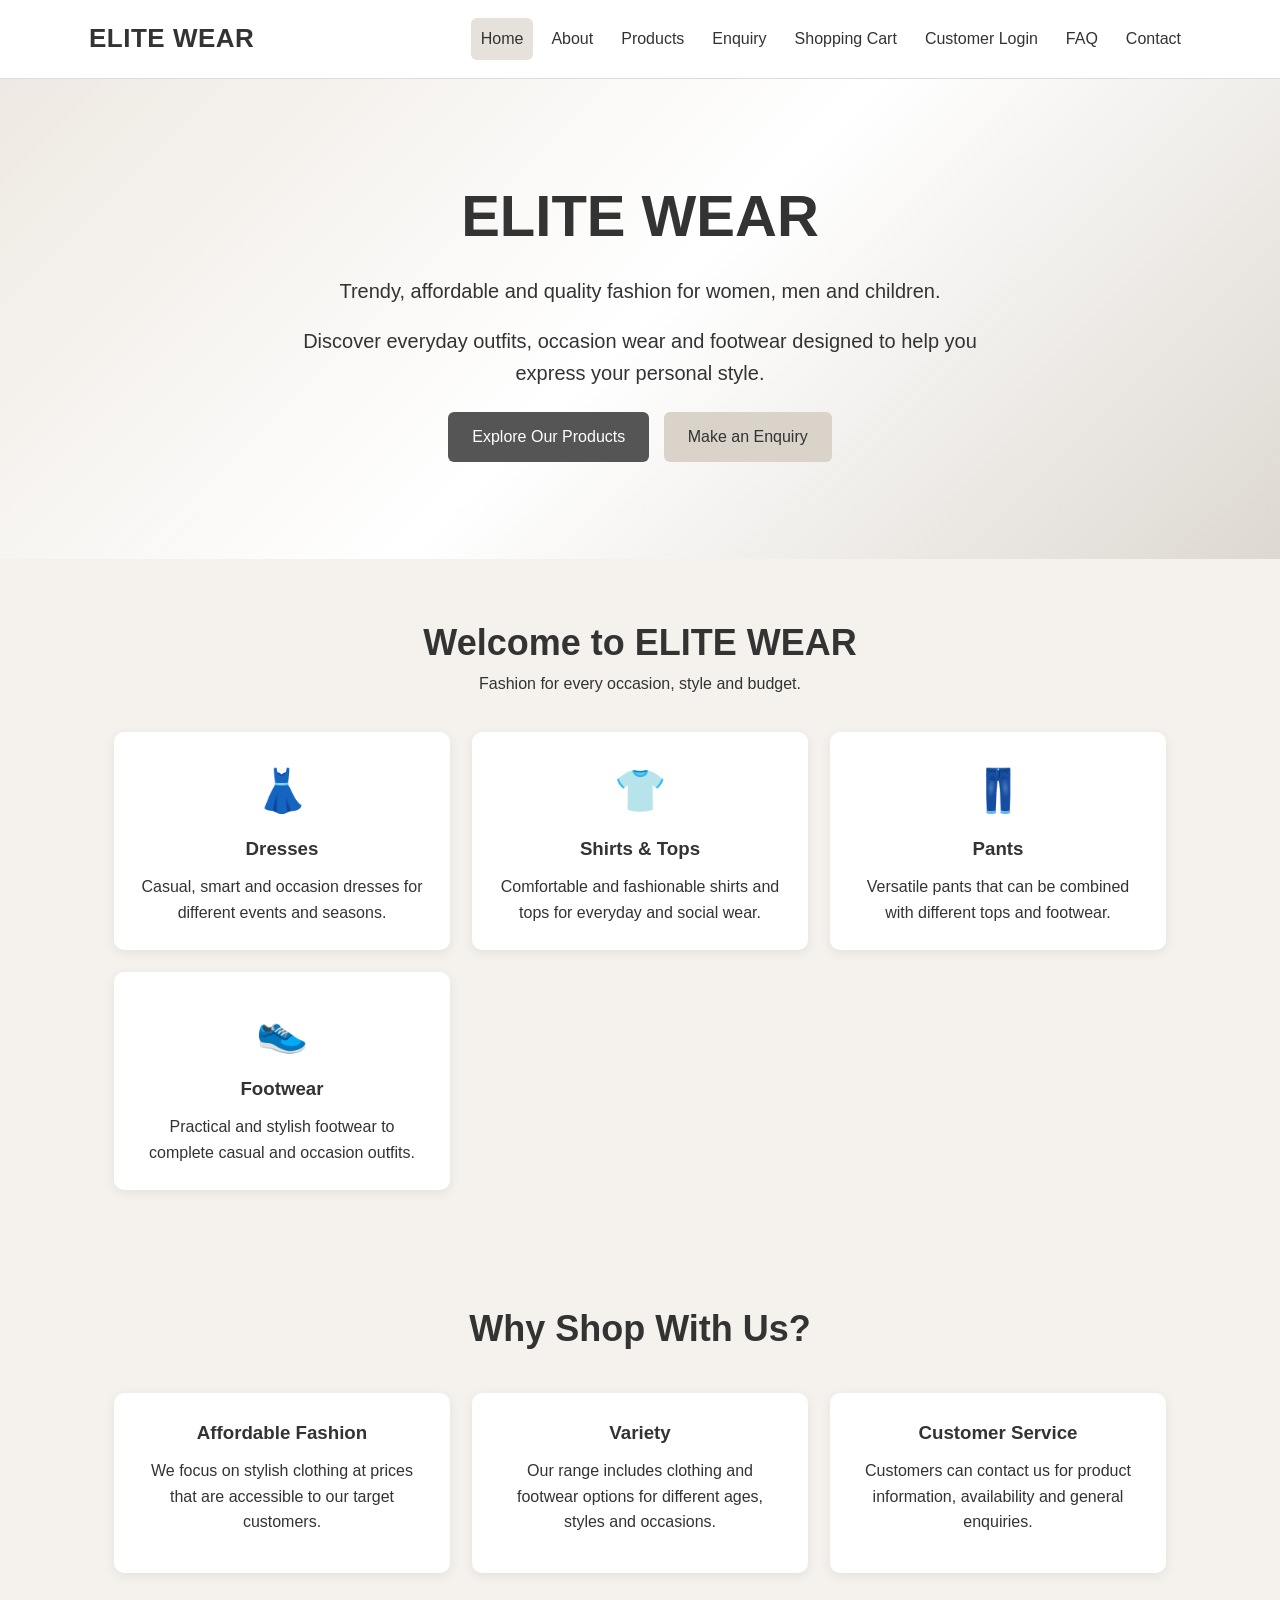
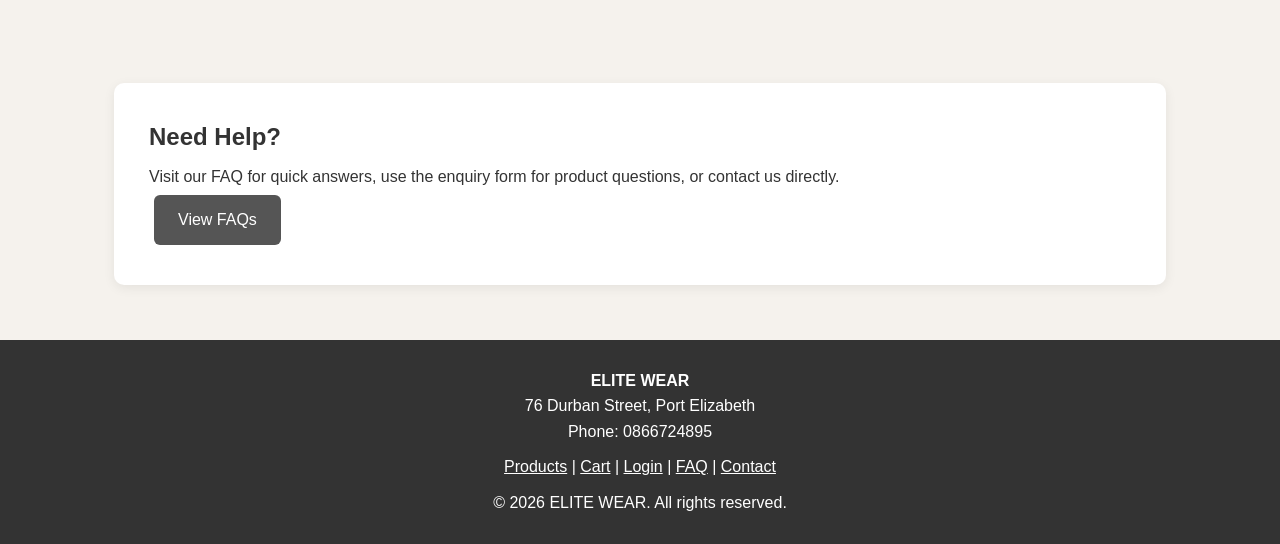
==== index.html @ 20432e95 "Add root index page for GitHub Pages deployment" ====
<!DOCTYPE html>
<html lang="en">
<head>
    <meta charset="UTF-8">
    <meta name="viewport" content="width=device-width, initial-scale=1.0">
    <meta name="description" content="Elite Wear offers affordable and fashionable clothing for women, men and children.">
    <title>ELITE WEAR | Trendy Fashion</title>
    <link rel="stylesheet" href="css/style.css">
</head>
<body class="home-page">
    <header class="site-header">
        <div class="navbar">
            <div class="logo">ELITE WEAR</div>
            <nav class="main-nav" aria-label="Main navigation">
                <a class="active nav-link" href="index.html">Home</a>
                <a class="nav-link" href="Pages/about.html">About</a>
                <a class="nav-link" href="Pages/products.html">Products</a>
                <a class="nav-link" href="Pages/enquiry.html">Enquiry</a>
                <a class="nav-link" href="Pages/cart.html">Shopping Cart</a>
                <a class="nav-link" href="Pages/login.html">Customer Login</a>
                <a class="nav-link" href="Pages/faq.html">FAQ</a>
                <a class="nav-link" href="Pages/contact.html">Contact</a>
            </nav>
        </div>
    </header>

    <main>
        <section class="hero home-hero">
            <div class="hero-content">
                <h1>ELITE WEAR</h1>
                <p>Trendy, affordable and quality fashion for women, men and children.</p>
                <p>Discover everyday outfits, occasion wear and footwear designed to help you express your personal style.</p>
                <div class="hero-buttons">
                    <a class="btn primary-btn" href="Pages/products.html">Explore Our Products</a>
                    <a class="btn light" href="Pages/enquiry.html">Make an Enquiry</a>
                </div>
            </div>
        </section>

        <section class="container home-section">
            <div class="section-title"><h2>Welcome to ELITE WEAR</h2><p>Fashion for every occasion, style and budget.</p></div>
            <div class="cards category-cards">
                <article class="card category-card"><div class="icon" role="img" aria-label="Dress category">👗</div><h3>Dresses</h3><p>Casual, smart and occasion dresses for different events and seasons.</p></article>
                <article class="card category-card"><div class="icon" role="img" aria-label="Shirts and tops category">👕</div><h3>Shirts &amp; Tops</h3><p>Comfortable and fashionable shirts and tops for everyday and social wear.</p></article>
                <article class="card category-card"><div class="icon" role="img" aria-label="Pants category">👖</div><h3>Pants</h3><p>Versatile pants that can be combined with different tops and footwear.</p></article>
                <article class="card category-card"><div class="icon" role="img" aria-label="Footwear category">👟</div><h3>Footwear</h3><p>Practical and stylish footwear to complete casual and occasion outfits.</p></article>
            </div>
        </section>

        <section class="container home-section benefits-section">
            <div class="section-title"><h2>Why Shop With Us?</h2></div>
            <div class="cards">
                <article class="card benefit-card"><h3>Affordable Fashion</h3><p>We focus on stylish clothing at prices that are accessible to our target customers.</p></article>
                <article class="card benefit-card"><h3>Variety</h3><p>Our range includes clothing and footwear options for different ages, styles and occasions.</p></article>
                <article class="card benefit-card"><h3>Customer Service</h3><p>Customers can contact us for product information, availability and general enquiries.</p></article>
            </div>
        </section>

        <section class="container">
            <div class="about-box"><h2>Need Help?</h2><p>Visit our FAQ for quick answers, use the enquiry form for product questions, or contact us directly.</p><a class="btn primary-btn" href="Pages/faq.html">View FAQs</a></div>
        </section>
    </main>

    <footer class="site-footer">
        <p><strong>ELITE WEAR</strong></p><p>76 Durban Street, Port Elizabeth</p><p>Phone: 0866724895</p>
        <p class="footer-links"><a href="Pages/products.html">Products</a> | <a href="Pages/cart.html">Cart</a> | <a href="Pages/login.html">Login</a> | <a href="Pages/faq.html">FAQ</a> | <a href="Pages/contact.html">Contact</a></p>
        <p>&copy; 2026 ELITE WEAR. All rights reserved.</p>
    </footer>
</body>
</html>
---- css/style.css ----
/* =========================================================
   ELITE WEAR - EDITABLE CSS TEMPLATE
   =========================================================
   BASIC SYNTAX
   selector { property: value; }
   Edit values marked "CHANGE HERE" to customise the design.
   ========================================================= */

/* ===================== 1. GENERAL SETTINGS ===================== */
* { box-sizing: border-box; margin: 0; padding: 0; }
body { font-family: Arial, Helvetica, sans-serif; /* CHANGE HERE: web-safe font */ background: #f5f2ed; /* CHANGE HERE */ color: #333; line-height: 1.6; }
h1, h2, h3 { font-family: Arial, Helvetica, sans-serif; /* CHANGE HERE: heading font */ }
a { text-decoration: none; color: inherit; }
img { max-width: 100%; height: auto; display: block; /* Responsive image default */ }

/* ===================== 2. HEADER & NAVIGATION ===================== */
.site-header, header { background: #fff; border-bottom: 1px solid #ddd; position: sticky; top: 0; z-index: 10; }
.navbar { max-width: 1150px; margin: auto; padding: 18px 24px; display: flex; align-items: center; justify-content: space-between; }
.logo { font-family: Arial, Helvetica, sans-serif; font-size: 26px; font-weight: 700; letter-spacing: .5px; }
.main-nav, nav { display: flex; gap: 8px; align-items: center; }
.nav-link { padding: 8px 10px; border-radius: 6px; transition: .3s; }
.nav-link:hover, .nav-link.active { background: #e6e1da; }

/* ===================== 3. HOME / HERO ===================== */
.home-hero, .hero { min-height: 480px; display: flex; align-items: center; justify-content: center; text-align: center; padding: 60px 20px; background: linear-gradient(135deg, #eee9e2, #fff, #ddd8d1); }
.hero-content { max-width: 800px; }
.hero h1 { font-size: 58px; margin-bottom: 12px; }
.hero p { font-size: 20px; max-width: 700px; margin: 0 auto 18px; }
.hero-buttons { margin-top: 15px; }

/* ===================== 4. BUTTONS ===================== */
.btn { display: inline-block; background: #555; color: #fff; padding: 12px 24px; border-radius: 6px; margin: 5px; border: none; cursor: pointer; font-size: 16px; transition: .3s; }
.btn:hover { background: #333; transform: translateY(-2px); }
.btn.light { background: #d9d3ca; color: #333; }

/* ===================== 5. SECTIONS ===================== */
.container { max-width: 1100px; margin: auto; padding: 55px 24px; }
.section-title { text-align: center; margin-bottom: 35px; }
.section-title h1, .section-title h2 { font-size: 36px; }

/* ===================== 6. CARDS ===================== */
.cards, .faq-grid { display: grid; grid-template-columns: repeat(3, 1fr); gap: 22px; }
.card { background: #fff; padding: 25px; border-radius: 10px; box-shadow: 0 3px 12px #00000012; text-align: center; transition: .3s; }
.card:hover { transform: translateY(-5px); }
.card h2, .card h3 { margin-bottom: 10px; }
.icon { font-size: 42px; margin-bottom: 10px; }
.category-card, .benefit-card, .contact-card, .process-card, .faq-card { min-height: 180px; }

/* ===================== 7. PRODUCTS ===================== */
.product-grid { display: grid; grid-template-columns: repeat(2, 1fr); gap: 24px; }
.product, .product-card { background: #fff; border-radius: 10px; overflow: hidden; box-shadow: 0 3px 12px #00000012; transition: .3s; }
.product:hover, .product-card:hover { transform: translateY(-5px); }
.product-img { height: 180px; background: #ded9d2; display: flex; align-items: center; justify-content: center; font-size: 60px; }
.product-img img { width: 100%; height: 100%; object-fit: cover; }
.product-info { padding: 22px; }
.product-info h2, .product-info h3 { margin-bottom: 8px; }
.price { font-weight: bold; font-size: 18px; margin-top: 10px; }

/* ===================== 8. ABOUT ===================== */
.about-section, .about-content { width: 100%; }
.about-box { background: #fff; padding: 35px; border-radius: 10px; box-shadow: 0 3px 12px #00000012; }
.about-box h2, .about-box h3 { margin: 20px 0 8px; }
.about-box h2:first-child, .about-box h3:first-child { margin-top: 0; }
.info-list { margin: 10px 0 0 20px; }
.info-list li { margin: 8px 0; }

/* ===================== 9. FORMS ===================== */
.form, .enquiry-form, .login-form { max-width: 700px; margin: auto; background: #fff; padding: 30px; border-radius: 10px; box-shadow: 0 3px 12px #00000012; }
.form-group { margin-bottom: 18px; }
label { display: block; margin-bottom: 6px; font-weight: bold; }
input, textarea, select { width: 100%; padding: 12px; border: 1px solid #ccc; border-radius: 6px; font: inherit; }
input:focus, textarea:focus, select:focus { outline: 2px solid #999; border-color: #777; }
textarea { min-height: 140px; resize: vertical; }
.form-response, #response { margin-top: 15px; font-weight: bold; }
.submit-btn { width: auto; }
.login-note, .cart-note { margin-top: 18px; padding: 15px; background: #f5f2ed; border-radius: 6px; }

/* ===================== 10. CART & FAQ ===================== */
.cart-box { max-width: 850px; margin: auto; }
.cart-item { display: flex; justify-content: space-between; gap: 20px; padding: 18px 0; border-bottom: 1px solid #ddd; }
.faq-card { text-align: left; }

/* ===================== 11. CONTACT ===================== */
.contact-cards { grid-template-columns: repeat(3, 1fr); }
.contact-card { min-height: 240px; }
.enquiry-btn { margin-top: 12px; }
.contact-box { max-width: 900px; margin: auto; }

/* ===================== 12. FOOTER ===================== */
.site-footer, footer { background: #333; color: #fff; padding: 28px 20px; text-align: center; }
.footer-links { margin: 10px 0; }
.footer-links a { text-decoration: underline; transition: .3s; }
.footer-links a:hover { opacity: .7; }

/* ===================== 13. RESPONSIVE DESIGN ===================== */
@media (max-width: 800px) {
    .navbar { flex-direction: column; gap: 12px; }
    .main-nav, nav { flex-wrap: wrap; justify-content: center; gap: 5px; }
    .hero h1 { font-size: 40px; }
    .cards, .product-grid, .contact-cards, .faq-grid { grid-template-columns: 1fr; }
    .container { padding: 40px 18px; }
    .about-box, .form { padding: 22px; }
    .product-img { height: 220px; }
}

@media (max-width: 500px) {
    .logo { font-size: 22px; }
    .nav-link { font-size: 14px; padding: 6px 8px; }
    .hero { min-height: 420px; padding: 40px 15px; }
    .hero h1 { font-size: 34px; }
    .hero p { font-size: 17px; }
    .section-title h1, .section-title h2 { font-size: 28px; }
    .cart-item { flex-direction: column; }
    .product-img { height: 180px; }
    .product-img img { object-fit: contain; }
}
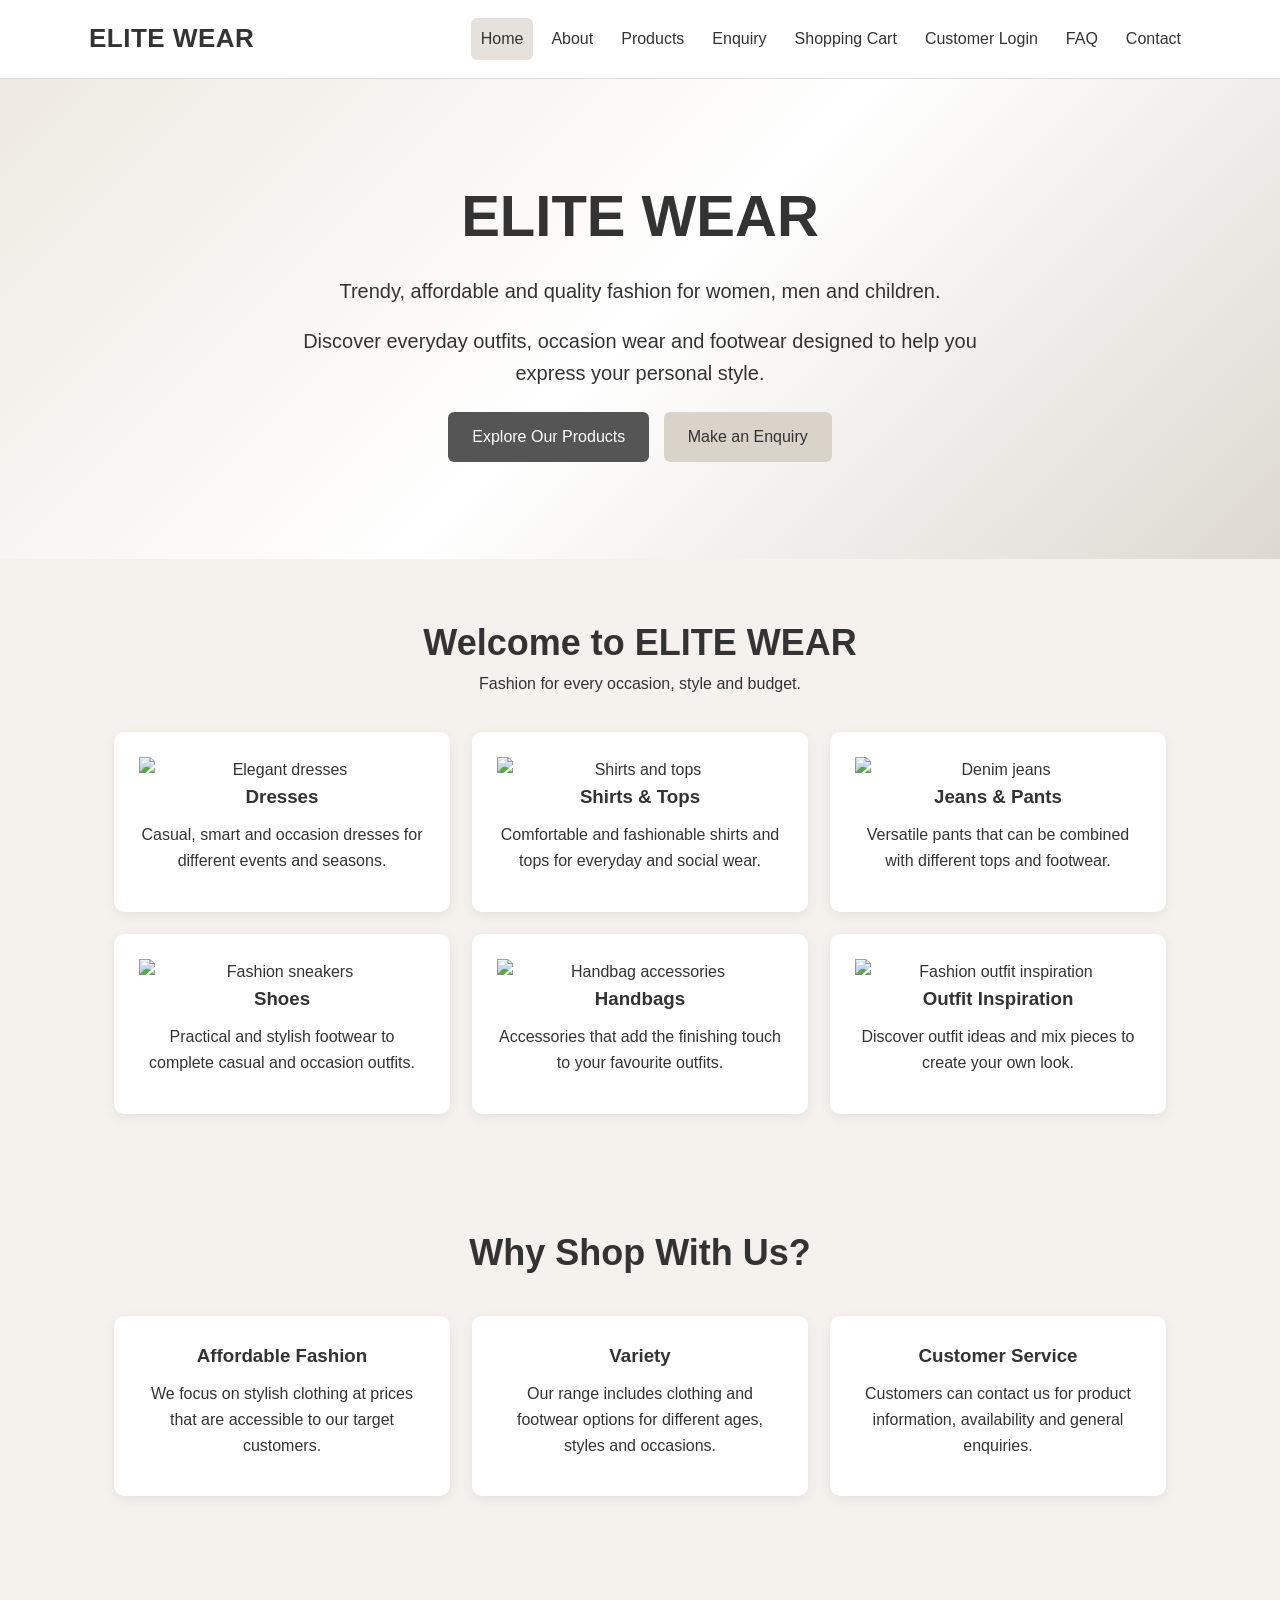
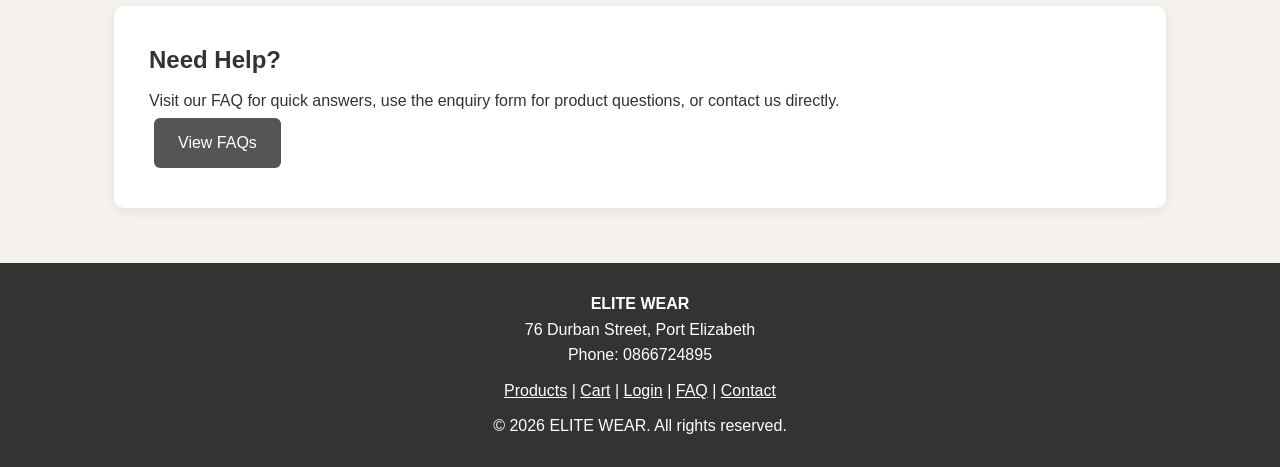
==== commit 64b7b7e9: "Add fashion photography to ELITE WEAR homepage" ====
--- a/index.html
+++ b/index.html
@@ -8,6 +8,7 @@
     <link rel="stylesheet" href="css/style.css">
 </head>
 <body class="home-page">
+    <a class="skip-link" href="#main-content">Skip to main content</a>
     <header class="site-header">
         <div class="navbar">
             <div class="logo">ELITE WEAR</div>
@@ -24,7 +25,7 @@
         </div>
     </header>
 
-    <main>
+    <main id="main-content">
         <section class="hero home-hero">
             <div class="hero-content">
                 <h1>ELITE WEAR</h1>
@@ -40,10 +41,12 @@
         <section class="container home-section">
             <div class="section-title"><h2>Welcome to ELITE WEAR</h2><p>Fashion for every occasion, style and budget.</p></div>
             <div class="cards category-cards">
-                <article class="card category-card"><div class="icon" role="img" aria-label="Dress category">👗</div><h3>Dresses</h3><p>Casual, smart and occasion dresses for different events and seasons.</p></article>
-                <article class="card category-card"><div class="icon" role="img" aria-label="Shirts and tops category">👕</div><h3>Shirts &amp; Tops</h3><p>Comfortable and fashionable shirts and tops for everyday and social wear.</p></article>
-                <article class="card category-card"><div class="icon" role="img" aria-label="Pants category">👖</div><h3>Pants</h3><p>Versatile pants that can be combined with different tops and footwear.</p></article>
-                <article class="card category-card"><div class="icon" role="img" aria-label="Footwear category">👟</div><h3>Footwear</h3><p>Practical and stylish footwear to complete casual and occasion outfits.</p></article>
+                <article class="card category-card"><img class="category-image" src="https://images.unsplash.com/photo-1595777457583-95e059d581b8?auto=format&amp;fit=crop&amp;w=800&amp;q=85" alt="Elegant dresses" loading="lazy"><h3>Dresses</h3><p>Casual, smart and occasion dresses for different events and seasons.</p></article>
+                <article class="card category-card"><img class="category-image" src="https://images.unsplash.com/photo-1521572163474-6864f9cf17ab?auto=format&amp;fit=crop&amp;w=800&amp;q=85" alt="Shirts and tops" loading="lazy"><h3>Shirts &amp; Tops</h3><p>Comfortable and fashionable shirts and tops for everyday and social wear.</p></article>
+                <article class="card category-card"><img class="category-image" src="https://images.unsplash.com/photo-1542272604-787c3835535d?auto=format&amp;fit=crop&amp;w=800&amp;q=85" alt="Denim jeans" loading="lazy"><h3>Jeans &amp; Pants</h3><p>Versatile pants that can be combined with different tops and footwear.</p></article>
+                <article class="card category-card"><img class="category-image" src="https://images.unsplash.com/photo-1542291026-7eec264c27ff?auto=format&amp;fit=crop&amp;w=800&amp;q=85" alt="Fashion sneakers" loading="lazy"><h3>Shoes</h3><p>Practical and stylish footwear to complete casual and occasion outfits.</p></article>
+                <article class="card category-card"><img class="category-image" src="https://images.unsplash.com/photo-1548036328-c9fa89d128fa?auto=format&amp;fit=crop&amp;w=800&amp;q=85" alt="Handbag accessories" loading="lazy"><h3>Handbags</h3><p>Accessories that add the finishing touch to your favourite outfits.</p></article>
+                <article class="card category-card"><img class="category-image" src="https://images.unsplash.com/photo-1483985988355-763728e1935b?auto=format&amp;fit=crop&amp;w=800&amp;q=85" alt="Fashion outfit inspiration" loading="lazy"><h3>Outfit Inspiration</h3><p>Discover outfit ideas and mix pieces to create your own look.</p></article>
             </div>
         </section>
 
@@ -66,5 +69,6 @@
         <p class="footer-links"><a href="Pages/products.html">Products</a> | <a href="Pages/cart.html">Cart</a> | <a href="Pages/login.html">Login</a> | <a href="Pages/faq.html">FAQ</a> | <a href="Pages/contact.html">Contact</a></p>
         <p>&copy; 2026 ELITE WEAR. All rights reserved.</p>
     </footer>
+    <script src="js/script.js"></script>
 </body>
 </html>
--- a/css/style.css
+++ b/css/style.css
@@ -113,4 +113,33 @@
     .cart-item { flex-direction: column; }
     .product-img { height: 180px; }
     .product-img img { object-fit: contain; }
-}+}
+
+/* ===================== 14. ACCESSIBILITY & PART 3 INTERACTIONS ===================== */
+a:focus-visible, button:focus-visible, input:focus-visible,
+textarea:focus-visible, select:focus-visible {
+    outline: 3px solid #7a5b3d;
+    outline-offset: 3px;
+}
+button:disabled { opacity: .6; cursor: not-allowed; }
+.form-response { padding-top: 4px; }
+.form-response:empty { display: none; }
+.cart-actions { display: flex; flex-wrap: wrap; gap: 8px; margin-top: 18px; }
+.cart-item { align-items: center; }
+.cart-item h2 { font-size: 20px; }
+.cart-quantity { display: flex; align-items: center; gap: 8px; flex-wrap: wrap; }
+.cart-quantity button { min-width: 36px; min-height: 36px; }
+.empty-cart { padding: 24px 0; text-align: center; }
+.skip-link {
+    position: absolute; left: 12px; top: -60px; z-index: 100;
+    background: #fff; color: #222; padding: 10px 14px; border: 2px solid #333;
+}
+.skip-link:focus { top: 12px; }
+@media (prefers-reduced-motion: reduce) {
+    *, *::before, *::after {
+        scroll-behavior: auto !important;
+        animation-duration: .01ms !important;
+        animation-iteration-count: 1 !important;
+        transition-duration: .01ms !important;
+    }
+}
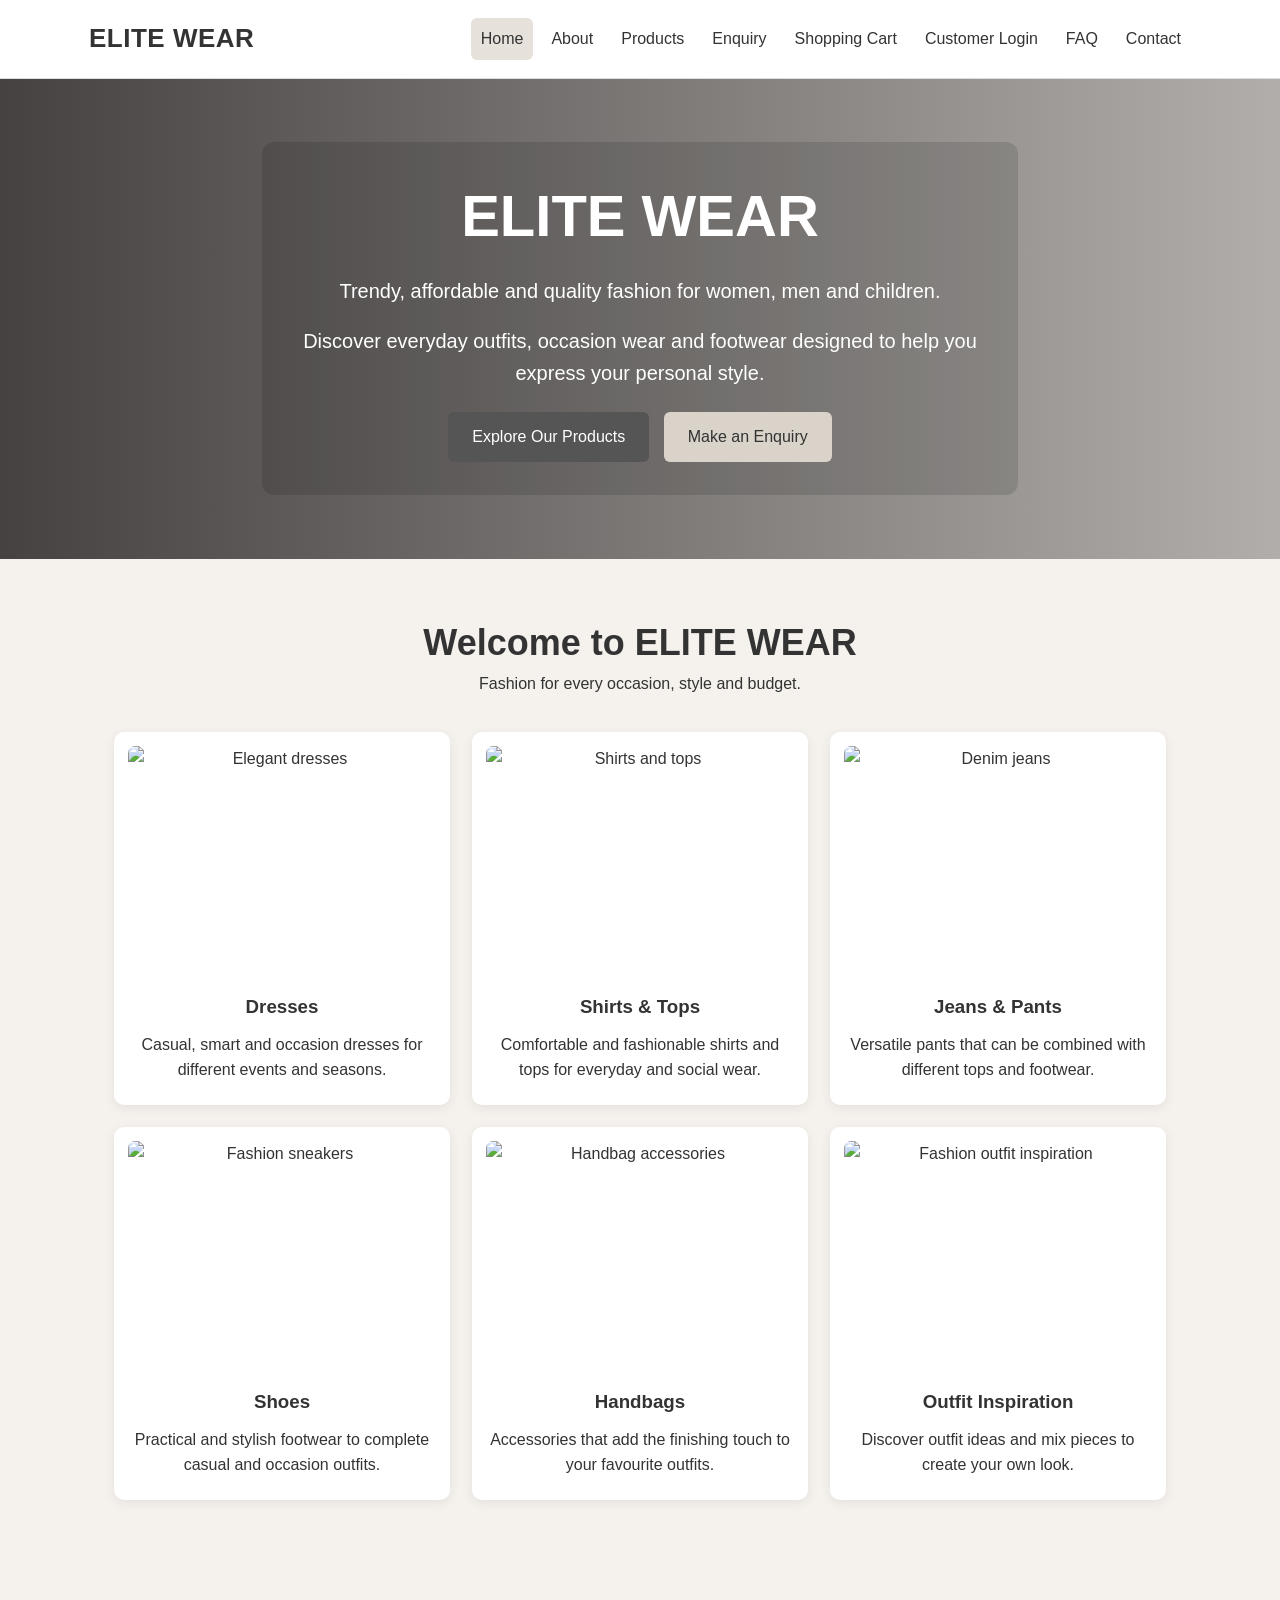
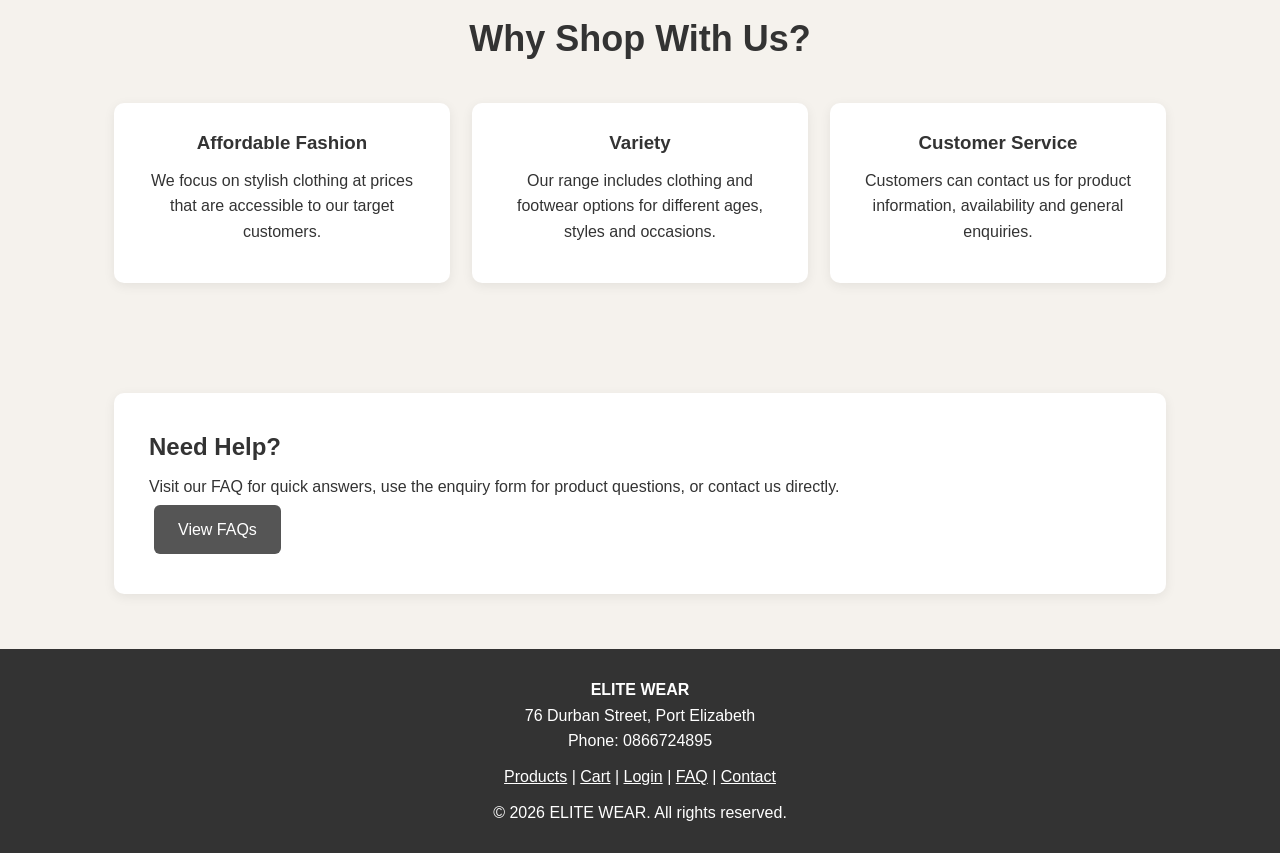
==== commit 7d572420: "Improve SEO metadata for index.html" ====
--- a/index.html
+++ b/index.html
@@ -3,9 +3,37 @@
 <head>
     <meta charset="UTF-8">
     <meta name="viewport" content="width=device-width, initial-scale=1.0">
-    <meta name="description" content="Elite Wear offers affordable and fashionable clothing for women, men and children.">
-    <title>ELITE WEAR | Trendy Fashion</title>
+    <meta name="description" content="Shop ELITE WEAR for affordable fashion inspiration, dresses, shirts, pants, footwear and accessories for women, men and children in Port Elizabeth, South Africa.">
+    <title>ELITE WEAR | Affordable Fashion in Port Elizabeth</title>
     <link rel="stylesheet" href="css/style.css">
+    <meta name="robots" content="index, follow">
+    <meta name="googlebot" content="index, follow">
+    <meta name="theme-color" content="#f4f0e8">
+    <meta name="referrer" content="strict-origin-when-cross-origin">
+    <meta property="og:type" content="website">
+    <meta property="og:site_name" content="ELITE WEAR">
+    <meta property="og:title" content="ELITE WEAR | Affordable Fashion in Port Elizabeth">
+    <meta property="og:description" content="Shop ELITE WEAR for affordable fashion inspiration, dresses, shirts, pants, footwear and accessories for women, men and children in Port Elizabeth, South Africa.">
+    <meta property="og:image" content="https://images.unsplash.com/photo-1483985988355-763728e1935b?auto=format&amp;fit=crop&amp;w=1200&amp;q=85">
+    <meta name="twitter:card" content="summary_large_image">
+    <meta name="twitter:title" content="ELITE WEAR | Affordable Fashion in Port Elizabeth">
+    <meta name="twitter:description" content="Shop ELITE WEAR for affordable fashion inspiration, dresses, shirts, pants, footwear and accessories for women, men and children in Port Elizabeth, South Africa.">
+    <meta name="twitter:image" content="https://images.unsplash.com/photo-1483985988355-763728e1935b?auto=format&amp;fit=crop&amp;w=1200&amp;q=85">
+    <script type="application/ld+json">
+    {
+      "@context": "https://schema.org",
+      "@type": "ClothingStore",
+      "name": "ELITE WEAR",
+      "description": "Affordable and fashionable clothing, footwear and accessories for women, men and children.",
+      "telephone": "+27866724895",
+      "address": {
+        "@type": "PostalAddress",
+        "streetAddress": "76 Durban Street",
+        "addressLocality": "Port Elizabeth",
+        "addressCountry": "ZA"
+      }
+    }
+    </script>
 </head>
 <body class="home-page">
     <a class="skip-link" href="#main-content">Skip to main content</a>
--- a/css/style.css
+++ b/css/style.css
@@ -143,3 +143,148 @@
         transition-duration: .01ms !important;
     }
 }
+
+/* ===================== 15. FASHION PHOTOGRAPHY ===================== */
+.home-hero {
+    background: linear-gradient(90deg, rgba(20,16,17,.78), rgba(20,16,17,.30)),
+        url("https://images.unsplash.com/photo-1483985988355-763728e1935b?auto=format&fit=crop&w=1800&q=90") center 38% / cover no-repeat;
+    color: #fff;
+}
+.home-hero .hero-content { background: rgba(0,0,0,.12); padding: 28px; border-radius: 12px; }
+.category-image { width: 100%; height: 230px; object-fit: cover; border-radius: 7px; margin-bottom: 16px; }
+.category-card { padding: 14px 14px 22px; }
+.product-img { height: 270px; overflow: hidden; background: #eee8e3; }
+.product-img img { width: 100%; height: 100%; object-fit: cover; transition: transform .45s ease; }
+.product-card:hover .product-img img { transform: scale(1.05); }
+@media (max-width: 800px) { .category-image { height: 260px; } .product-img { height: 250px; } }
+@media (max-width: 500px) { .category-image { height: 220px; } .product-img { height: 220px; } }
+
+
+/* JavaScript validation feedback */
+.field-error {
+    display: block;
+    color: #b42318;
+    font-size: 14px;
+    margin-top: 6px;
+}
+input[aria-invalid="true"],
+textarea[aria-invalid="true"],
+select[aria-invalid="true"] {
+    border: 2px solid #b42318;
+}
+.form-response {
+    margin-top: 16px;
+    line-height: 1.5;
+}
+
+/* ===================== STORE LOCATION MAP ===================== */
+.location-section {
+    display: grid;
+    grid-template-columns: minmax(250px, .8fr) minmax(0, 1.5fr);
+    gap: 24px;
+    align-items: stretch;
+    margin: 10px auto 38px;
+    padding: 24px;
+    background: #fff;
+    border-radius: 12px;
+    box-shadow: 0 3px 12px #00000012;
+}
+.location-details {
+    align-self: center;
+}
+.location-details h2 {
+    margin-bottom: 12px;
+}
+.location-details p {
+    margin-bottom: 12px;
+}
+.map-frame {
+    min-height: 340px;
+    overflow: hidden;
+    border-radius: 9px;
+    background: #eee8e3;
+}
+.map-frame iframe {
+    display: block;
+    width: 100%;
+    height: 100%;
+    min-height: 340px;
+    border: 0;
+}
+@media (max-width: 800px) {
+    .location-section {
+        grid-template-columns: 1fr;
+        padding: 18px;
+    }
+    .map-frame,
+    .map-frame iframe {
+        min-height: 300px;
+    }
+}
+
+
+/* ===================== PART 4: JAVASCRIPT ENHANCEMENTS ===================== */
+.product-tools {
+    display: grid;
+    grid-template-columns: minmax(220px, 2fr) minmax(180px, 1fr);
+    gap: 16px;
+    align-items: end;
+    margin: 0 0 24px;
+    padding: 20px;
+    background: #fff;
+    border-radius: 10px;
+    box-shadow: 0 3px 12px #00000012;
+}
+.product-count { grid-column: 1 / -1; font-weight: 600; margin: 0; }
+.product-card[hidden] { display: none !important; }
+.gallery-trigger { display: block; width: 100%; height: 100%; padding: 0; border: 0; background: transparent; cursor: zoom-in; }
+.gallery-trigger img { width: 100%; height: 100%; object-fit: cover; }
+.gallery-trigger:focus-visible { outline: 4px solid #7a5b3d; outline-offset: -4px; }
+.lightbox-dialog {
+    width: min(900px, calc(100% - 32px));
+    max-width: none;
+    max-height: 90vh;
+    margin: auto;
+    padding: 0;
+    border: 0;
+    border-radius: 12px;
+    background: #fff;
+    color: #333;
+    box-shadow: 0 18px 60px #00000055;
+}
+.lightbox-dialog::backdrop { background: rgba(0, 0, 0, .82); }
+.lightbox-content { position: relative; padding: 18px; text-align: center; }
+.lightbox-content img { display: block; max-width: 100%; max-height: 75vh; width: auto; height: auto; margin: auto; object-fit: contain; }
+.lightbox-content p { padding: 12px 36px 2px; font-weight: 700; }
+.lightbox-close {
+    position: absolute; top: 8px; right: 10px; z-index: 1;
+    width: 42px; height: 42px; border: 0; border-radius: 50%;
+    background: #333; color: #fff; font-size: 28px; cursor: pointer;
+}
+.faq-toggle {
+    display: flex; width: 100%; align-items: center; justify-content: space-between;
+    gap: 16px; border: 0; padding: 0; background: transparent; color: inherit;
+    text-align: left; font: inherit; font-size: 20px; font-weight: 700; cursor: pointer;
+}
+.faq-toggle::after { content: "+"; font-size: 26px; line-height: 1; }
+.faq-toggle[aria-expanded="true"]::after { content: "−"; }
+.faq-answer { padding-top: 12px; animation: answer-reveal .22s ease-out; }
+.faq-card.is-open { border: 1px solid #d9d3ca; }
+@keyframes answer-reveal {
+    from { opacity: 0; transform: translateY(-5px); }
+    to { opacity: 1; transform: translateY(0); }
+}
+.product-card, .faq-card, .product-tools { animation: content-appear .35s ease both; }
+@keyframes content-appear {
+    from { opacity: 0; transform: translateY(10px); }
+    to { opacity: 1; transform: translateY(0); }
+}
+.btn, .nav-link, .card, .product-card { transition: transform .25s ease, box-shadow .25s ease, background-color .25s ease; }
+@media (max-width: 600px) {
+    .product-tools { grid-template-columns: 1fr; }
+    .product-count { grid-column: auto; }
+    .lightbox-content { padding: 48px 10px 12px; }
+}
+@media (prefers-reduced-motion: reduce) {
+    .product-card, .faq-card, .product-tools, .faq-answer { animation: none !important; }
+}
